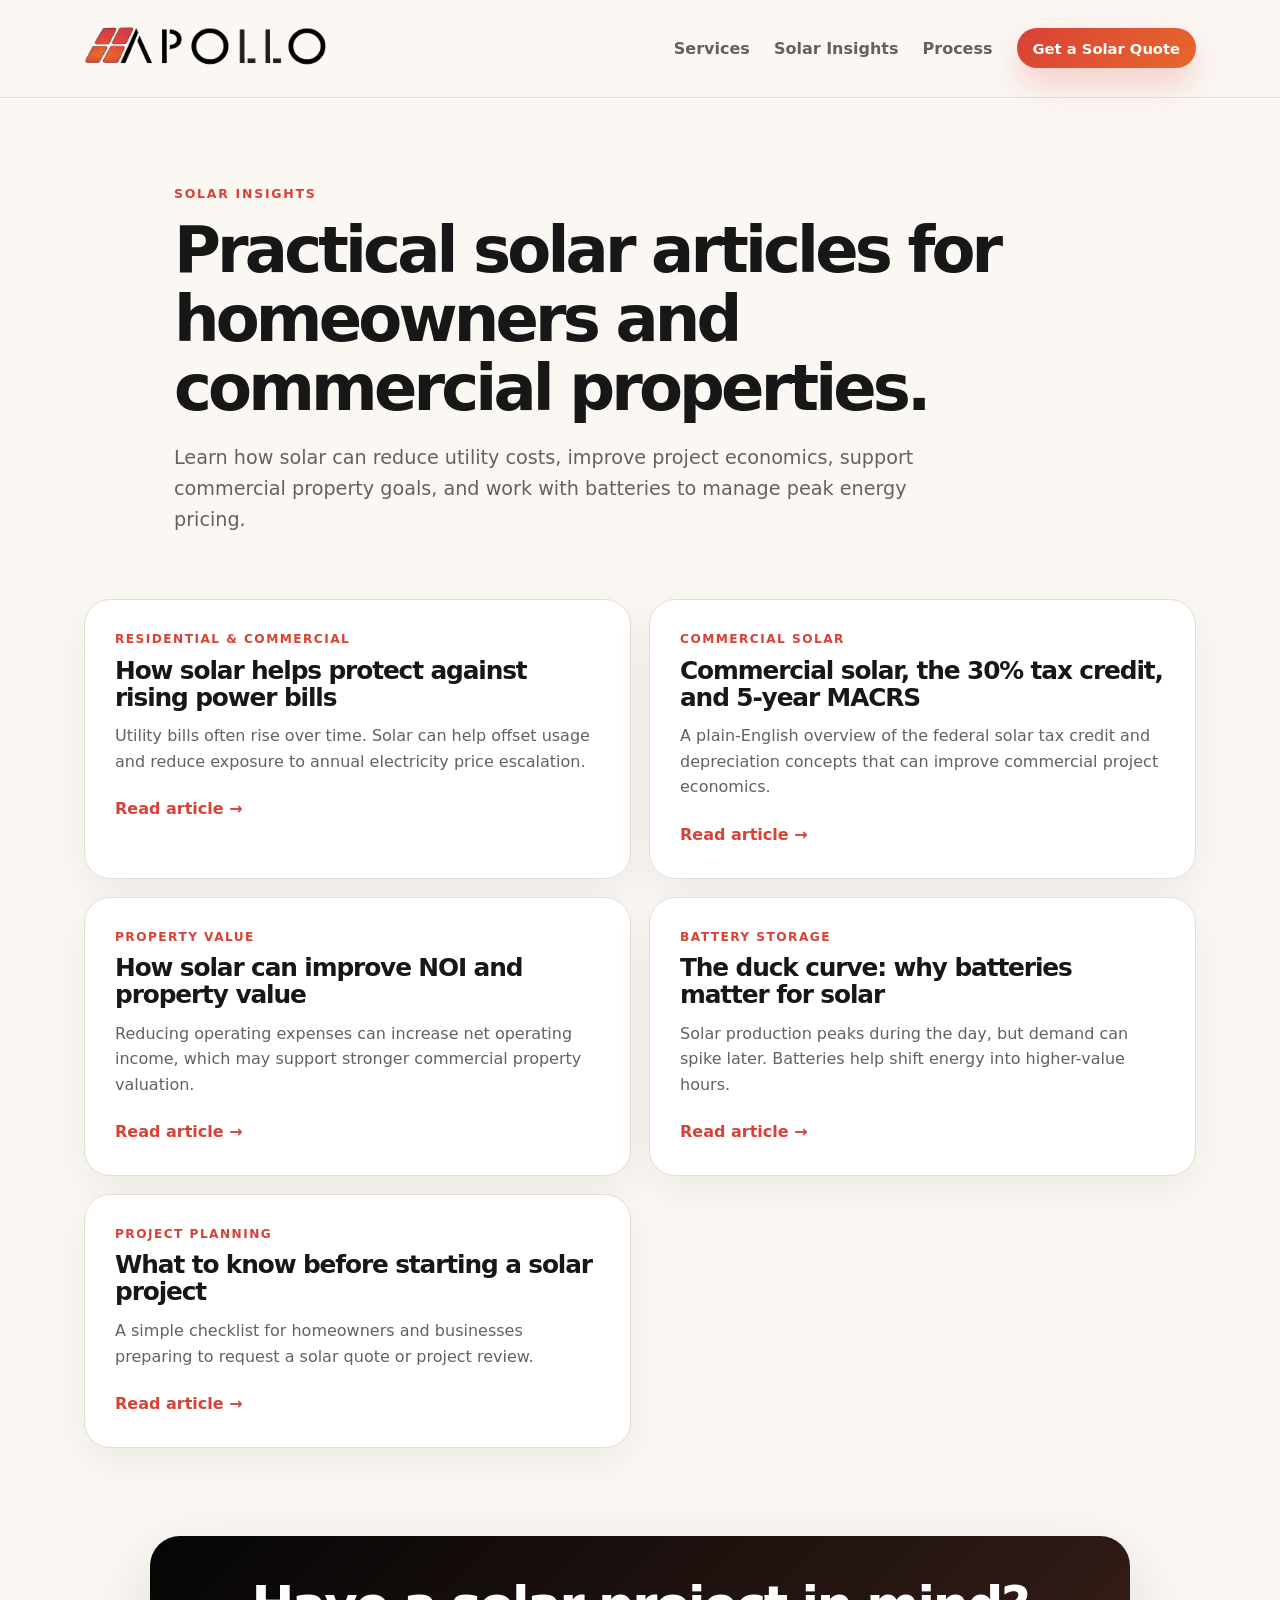
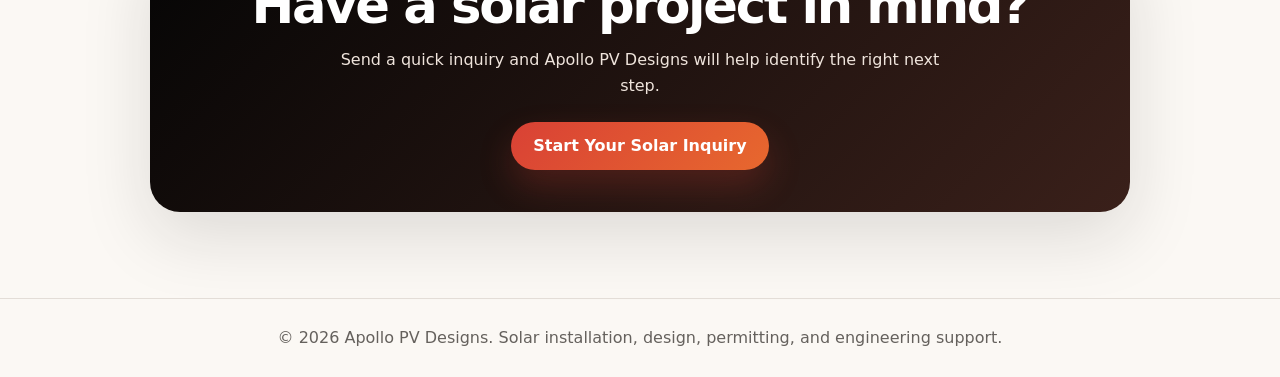
==== blog/index.html @ 408223da "Add solar insights blog articles" ====
<!doctype html>
<html lang="en">
  <head>
    <meta charset="utf-8" />
    <meta name="viewport" content="width=device-width, initial-scale=1" />
    <title>Solar Insights | Apollo PV Designs</title>
    <meta name="description" content="Solar articles for homeowners and commercial property owners covering energy bills, tax credits, battery storage, and project planning." />
    <link rel="stylesheet" href="../styles.css" />
  </head>
  <body>
    <header class="site-header">
      <nav class="nav" aria-label="Primary navigation">
        <a class="brand" href="../index.html#top" aria-label="Apollo PV Designs home">
          <img class="brand-logo" src="../assets/logo-transparent.png" alt="Apollo PV Designs" />
        </a>
        <div class="nav-links">
          <a href="../index.html#services">Services</a>
          <a href="index.html">Solar Insights</a>
          <a href="../index.html#process">Process</a>
          <a class="button button-small" href="../index.html#contact">Get a Solar Quote</a>
        </div>
      </nav>
    </header>

    <main>
      <section class="blog-hero">
        <p class="eyebrow">Solar insights</p>
        <h1>Practical solar articles for homeowners and commercial properties.</h1>
        <p>
          Learn how solar can reduce utility costs, improve project economics, support commercial property goals, and work with batteries to manage peak energy pricing.
        </p>
      </section>

      <section class="section blog-grid-section">
        <div class="grid blog-grid">
          <article class="blog-card">
            <p class="blog-meta">Residential & commercial</p>
            <h2><a href="power-bill-escalation.html">How solar helps protect against rising power bills</a></h2>
            <p>Utility bills often rise over time. Solar can help offset usage and reduce exposure to annual electricity price escalation.</p>
            <a class="text-link" href="power-bill-escalation.html">Read article →</a>
          </article>

          <article class="blog-card">
            <p class="blog-meta">Commercial solar</p>
            <h2><a href="commercial-solar-tax-credit-macrs.html">Commercial solar, the 30% tax credit, and 5-year MACRS</a></h2>
            <p>A plain-English overview of the federal solar tax credit and depreciation concepts that can improve commercial project economics.</p>
            <a class="text-link" href="commercial-solar-tax-credit-macrs.html">Read article →</a>
          </article>

          <article class="blog-card">
            <p class="blog-meta">Property value</p>
            <h2><a href="solar-noi-property-value.html">How solar can improve NOI and property value</a></h2>
            <p>Reducing operating expenses can increase net operating income, which may support stronger commercial property valuation.</p>
            <a class="text-link" href="solar-noi-property-value.html">Read article →</a>
          </article>

          <article class="blog-card">
            <p class="blog-meta">Battery storage</p>
            <h2><a href="duck-curve-batteries.html">The duck curve: why batteries matter for solar</a></h2>
            <p>Solar production peaks during the day, but demand can spike later. Batteries help shift energy into higher-value hours.</p>
            <a class="text-link" href="duck-curve-batteries.html">Read article →</a>
          </article>

          <article class="blog-card">
            <p class="blog-meta">Project planning</p>
            <h2><a href="solar-project-starting-point.html">What to know before starting a solar project</a></h2>
            <p>A simple checklist for homeowners and businesses preparing to request a solar quote or project review.</p>
            <a class="text-link" href="solar-project-starting-point.html">Read article →</a>
          </article>
        </div>
      </section>

      <section class="blog-cta">
        <h2>Have a solar project in mind?</h2>
        <p>Send a quick inquiry and Apollo PV Designs will help identify the right next step.</p>
        <a class="button" href="../index.html#contact">Start Your Solar Inquiry</a>
      </section>
    </main>

    <footer class="footer">
      <p>© <span id="year"></span> Apollo PV Designs. Solar installation, design, permitting, and engineering support.</p>
    </footer>
    <script>document.getElementById('year').textContent = new Date().getFullYear();</script>
  </body>
</html>
---- styles.css ----
:root {
  color-scheme: light;
  --charcoal: #171717;
  --black: #050505;
  --solar-red: #d94135;
  --solar-orange: #e7682e;
  --warm-gray: #f5f1ed;
  --soft-red: #fff0ed;
  --ink: #1d1d1d;
  --muted: #65615d;
  --line: #e3ddd7;
  --bg: #fbf8f4;
  --white: #ffffff;
  --shadow: 0 24px 70px rgba(23, 23, 23, 0.13);
}

* { box-sizing: border-box; }
html { scroll-behavior: smooth; }
body {
  margin: 0;
  font-family: Inter, ui-sans-serif, system-ui, -apple-system, BlinkMacSystemFont, "Segoe UI", sans-serif;
  color: var(--ink);
  background: var(--bg);
  line-height: 1.6;
}

a { color: inherit; text-decoration: none; }

.site-header {
  position: sticky;
  top: 0;
  z-index: 20;
  background: rgba(251, 248, 244, 0.92);
  backdrop-filter: blur(14px);
  border-bottom: 1px solid rgba(227, 221, 215, 0.85);
}

.nav {
  max-width: 1160px;
  margin: 0 auto;
  padding: 18px 24px;
  display: flex;
  align-items: center;
  justify-content: space-between;
  gap: 24px;
}

.brand {
  display: inline-flex;
  align-items: center;
}

.brand-logo {
  display: block;
  width: min(245px, 52vw);
  height: auto;
}

.nav-links { display: flex; align-items: center; gap: 24px; color: var(--muted); font-weight: 650; }
.nav-links a:hover { color: var(--solar-red); }

.button {
  display: inline-flex;
  align-items: center;
  justify-content: center;
  min-height: 48px;
  padding: 0 22px;
  border-radius: 999px;
  background: linear-gradient(135deg, var(--solar-red), var(--solar-orange));
  color: var(--white);
  font-weight: 800;
  box-shadow: 0 16px 34px rgba(217, 65, 53, 0.24);
}
.button:hover { transform: translateY(-1px); }
.button-secondary { background: var(--white); color: var(--solar-red); border: 1px solid var(--line); box-shadow: none; }
.button-small { min-height: 40px; padding: 0 16px; font-size: 0.92rem; }

.hero {
  max-width: 1160px;
  margin: 0 auto;
  padding: 86px 24px 70px;
  display: grid;
  grid-template-columns: minmax(0, 1.35fr) minmax(280px, 0.65fr);
  gap: 42px;
  align-items: center;
}

.eyebrow {
  margin: 0 0 12px;
  color: var(--solar-red);
  text-transform: uppercase;
  font-size: 0.78rem;
  font-weight: 900;
  letter-spacing: 0.14em;
}

h1, h2, h3 { color: var(--charcoal); line-height: 1.08; margin: 0; }
h1 { font-size: clamp(2.5rem, 6vw, 5.4rem); letter-spacing: -0.06em; max-width: 920px; }
h2 { font-size: clamp(2rem, 4vw, 3.3rem); letter-spacing: -0.045em; }
h3 { font-size: 1.25rem; }
p { margin: 0; }

.hero-copy {
  margin-top: 24px;
  max-width: 720px;
  font-size: 1.22rem;
  color: var(--muted);
}

.hero-actions { display: flex; flex-wrap: wrap; gap: 14px; margin-top: 34px; }
.trust-strip { display: flex; flex-wrap: wrap; gap: 10px; margin-top: 28px; }
.trust-strip span {
  border: 1px solid var(--line);
  border-radius: 999px;
  background: var(--white);
  color: var(--muted);
  font-size: 0.9rem;
  font-weight: 800;
  padding: 8px 12px;
}

.hero-card {
  background: var(--white);
  border: 1px solid var(--line);
  border-radius: 30px;
  padding: 34px;
  box-shadow: var(--shadow);
}
.hero-logo {
  display: block;
  width: 100%;
  max-width: 340px;
  height: auto;
  margin: 0 0 28px;
}
.hero-card h2 { font-size: 1.65rem; margin-bottom: 22px; }
ul { padding-left: 1.2rem; margin: 0; }
.hero-card li { margin: 12px 0; color: var(--muted); }
.hero-card-button { width: 100%; margin-top: 26px; }

.section { max-width: 1160px; margin: 0 auto; padding: 78px 24px; }
.section-heading { max-width: 760px; margin-bottom: 34px; }
.section-heading p:not(.eyebrow) { color: var(--muted); font-size: 1.08rem; margin-top: 16px; }

.grid { display: grid; gap: 18px; }
.cards { grid-template-columns: repeat(3, minmax(0, 1fr)); }
.card {
  background: var(--white);
  border: 1px solid var(--line);
  border-radius: 24px;
  padding: 26px;
  min-height: 170px;
}
.card p { color: var(--muted); margin-top: 12px; }
.card .text-link { display: inline-block; margin-top: 18px; }
.card-feature {
  border-color: rgba(217, 65, 53, 0.28);
  background: linear-gradient(180deg, var(--white), var(--soft-red));
  box-shadow: 0 18px 46px rgba(217, 65, 53, 0.1);
}
.card-feature h3 { color: var(--solar-red); }

.split {
  display: grid;
  grid-template-columns: 0.85fr 1.15fr;
  gap: 52px;
  align-items: start;
  background: linear-gradient(135deg, var(--black), #2b2420);
  color: var(--white);
  max-width: none;
  padding-left: max(24px, calc((100vw - 1160px) / 2 + 24px));
  padding-right: max(24px, calc((100vw - 1160px) / 2 + 24px));
}
.split h2 { color: var(--white); }
.split p, .split li { color: #efe4dc; }
.split-button { margin-top: 28px; }
.check-list { margin-top: 22px; list-style: none; padding: 0; }
.check-list li { margin: 12px 0; padding-left: 28px; position: relative; }
.check-list li::before { content: "✓"; position: absolute; left: 0; color: var(--solar-orange); font-weight: 900; }

.steps { display: grid; grid-template-columns: repeat(3, minmax(0, 1fr)); gap: 18px; }
.step { background: var(--white); border: 1px solid var(--line); border-radius: 24px; padding: 28px; }
.step span { display: inline-grid; place-items: center; width: 42px; height: 42px; border-radius: 50%; background: var(--soft-red); color: var(--solar-red); font-weight: 900; margin-bottom: 22px; }
.step p { color: var(--muted); margin-top: 12px; }

.blog-preview { padding-top: 64px; }
.insight-cards { grid-template-columns: repeat(3, minmax(0, 1fr)); }
.insights-button { margin-top: 28px; }
.text-link { color: var(--solar-red); font-weight: 900; }
.text-link:hover { color: var(--solar-orange); }

.blog-hero {
  max-width: 980px;
  margin: 0 auto;
  padding: 86px 24px 34px;
}
.blog-hero h1 { font-size: clamp(2.5rem, 5vw, 4.8rem); }
.blog-hero p:not(.eyebrow) { max-width: 760px; margin-top: 20px; color: var(--muted); font-size: 1.2rem; }
.blog-grid-section { padding-top: 30px; }
.blog-grid { grid-template-columns: repeat(2, minmax(0, 1fr)); }
.blog-card {
  background: var(--white);
  border: 1px solid var(--line);
  border-radius: 26px;
  padding: 30px;
  min-height: 250px;
  box-shadow: 0 14px 40px rgba(23, 23, 23, 0.06);
}
.blog-card h2 { font-size: 1.55rem; margin: 8px 0 12px; }
.blog-card h2 a:hover { color: var(--solar-red); }
.blog-card p:not(.blog-meta) { color: var(--muted); }
.blog-meta { color: var(--solar-red); text-transform: uppercase; letter-spacing: 0.12em; font-size: 0.76rem; font-weight: 900; }
.blog-card .text-link { display: inline-block; margin-top: 22px; }
.blog-cta {
  max-width: 980px;
  margin: 10px auto 86px;
  padding: 42px 28px;
  border-radius: 30px;
  background: linear-gradient(135deg, var(--black), #3a201a);
  color: var(--white);
  text-align: center;
  box-shadow: var(--shadow);
}
.blog-cta h2 { color: var(--white); }
.blog-cta p { color: #efe4dc; margin: 14px auto 24px; max-width: 620px; }
.article {
  max-width: 820px;
  margin: 0 auto;
  padding: 78px 24px 92px;
}
.article h1 { font-size: clamp(2.4rem, 5vw, 4.4rem); margin-top: 12px; }
.article h2 { font-size: clamp(1.65rem, 3vw, 2.4rem); margin-top: 42px; }
.article p { color: var(--muted); font-size: 1.08rem; margin-top: 16px; }
.article-lead { font-size: 1.28rem !important; color: var(--ink) !important; margin-top: 22px !important; }
.disclaimer {
  background: var(--soft-red);
  border: 1px solid rgba(217, 65, 53, 0.22);
  border-radius: 18px;
  padding: 16px;
  color: var(--charcoal) !important;
  font-weight: 750;
}
.article-callout {
  margin-top: 50px;
  padding: 30px;
  border-radius: 26px;
  background: linear-gradient(135deg, var(--black), #3a201a);
  color: var(--white);
}
.article-callout h2 { color: var(--white); margin-top: 0; }
.article-callout p { color: #efe4dc; }
.article-callout .button { margin-top: 24px; }

.contact-section {
  max-width: 1160px;
  margin: 48px auto 86px;
  padding: 54px 28px;
  border-radius: 34px;
  background: linear-gradient(135deg, var(--black), #3a201a);
  color: var(--white);
  box-shadow: var(--shadow);
  display: grid;
  grid-template-columns: 0.85fr 1.15fr;
  gap: 36px;
  align-items: start;
}
.contact-section h2 { color: var(--white); }
.contact-copy p:not(.eyebrow) { color: #efe4dc; margin-top: 16px; }
.contact-note { font-weight: 800; }
.contact-form {
  background: var(--white);
  color: var(--ink);
  border-radius: 24px;
  padding: 26px;
  display: grid;
  grid-template-columns: repeat(2, minmax(0, 1fr));
  gap: 16px;
}
.contact-form label { display: grid; gap: 7px; font-weight: 800; color: var(--charcoal); }
.contact-form label:has(textarea), .contact-form button { grid-column: 1 / -1; }
.contact-form input, .contact-form select, .contact-form textarea {
  width: 100%;
  border: 1px solid var(--line);
  border-radius: 14px;
  padding: 13px 14px;
  font: inherit;
  color: var(--ink);
  background: var(--bg);
}
.contact-form input:focus, .contact-form select:focus, .contact-form textarea:focus {
  outline: 3px solid rgba(217, 65, 53, 0.18);
  border-color: var(--solar-red);
}
.hidden-field { display: none; }

.thank-you-page {
  min-height: 100vh;
  display: grid;
  place-items: center;
  padding: 24px;
}
.thank-you-card {
  max-width: 760px;
  background: var(--white);
  border: 1px solid var(--line);
  border-radius: 34px;
  padding: 46px;
  box-shadow: var(--shadow);
}
.thank-you-card p:not(.eyebrow) { color: var(--muted); margin: 18px 0 28px; }

.footer { border-top: 1px solid var(--line); padding: 26px 24px; text-align: center; color: var(--muted); }

@media (max-width: 860px) {
  .nav { align-items: flex-start; }
  .nav-links { display: none; }
  .hero, .split, .contact-section { grid-template-columns: 1fr; }
  .cards, .steps, .contact-form, .insight-cards, .blog-grid { grid-template-columns: 1fr; }
  .hero { padding-top: 58px; }
}
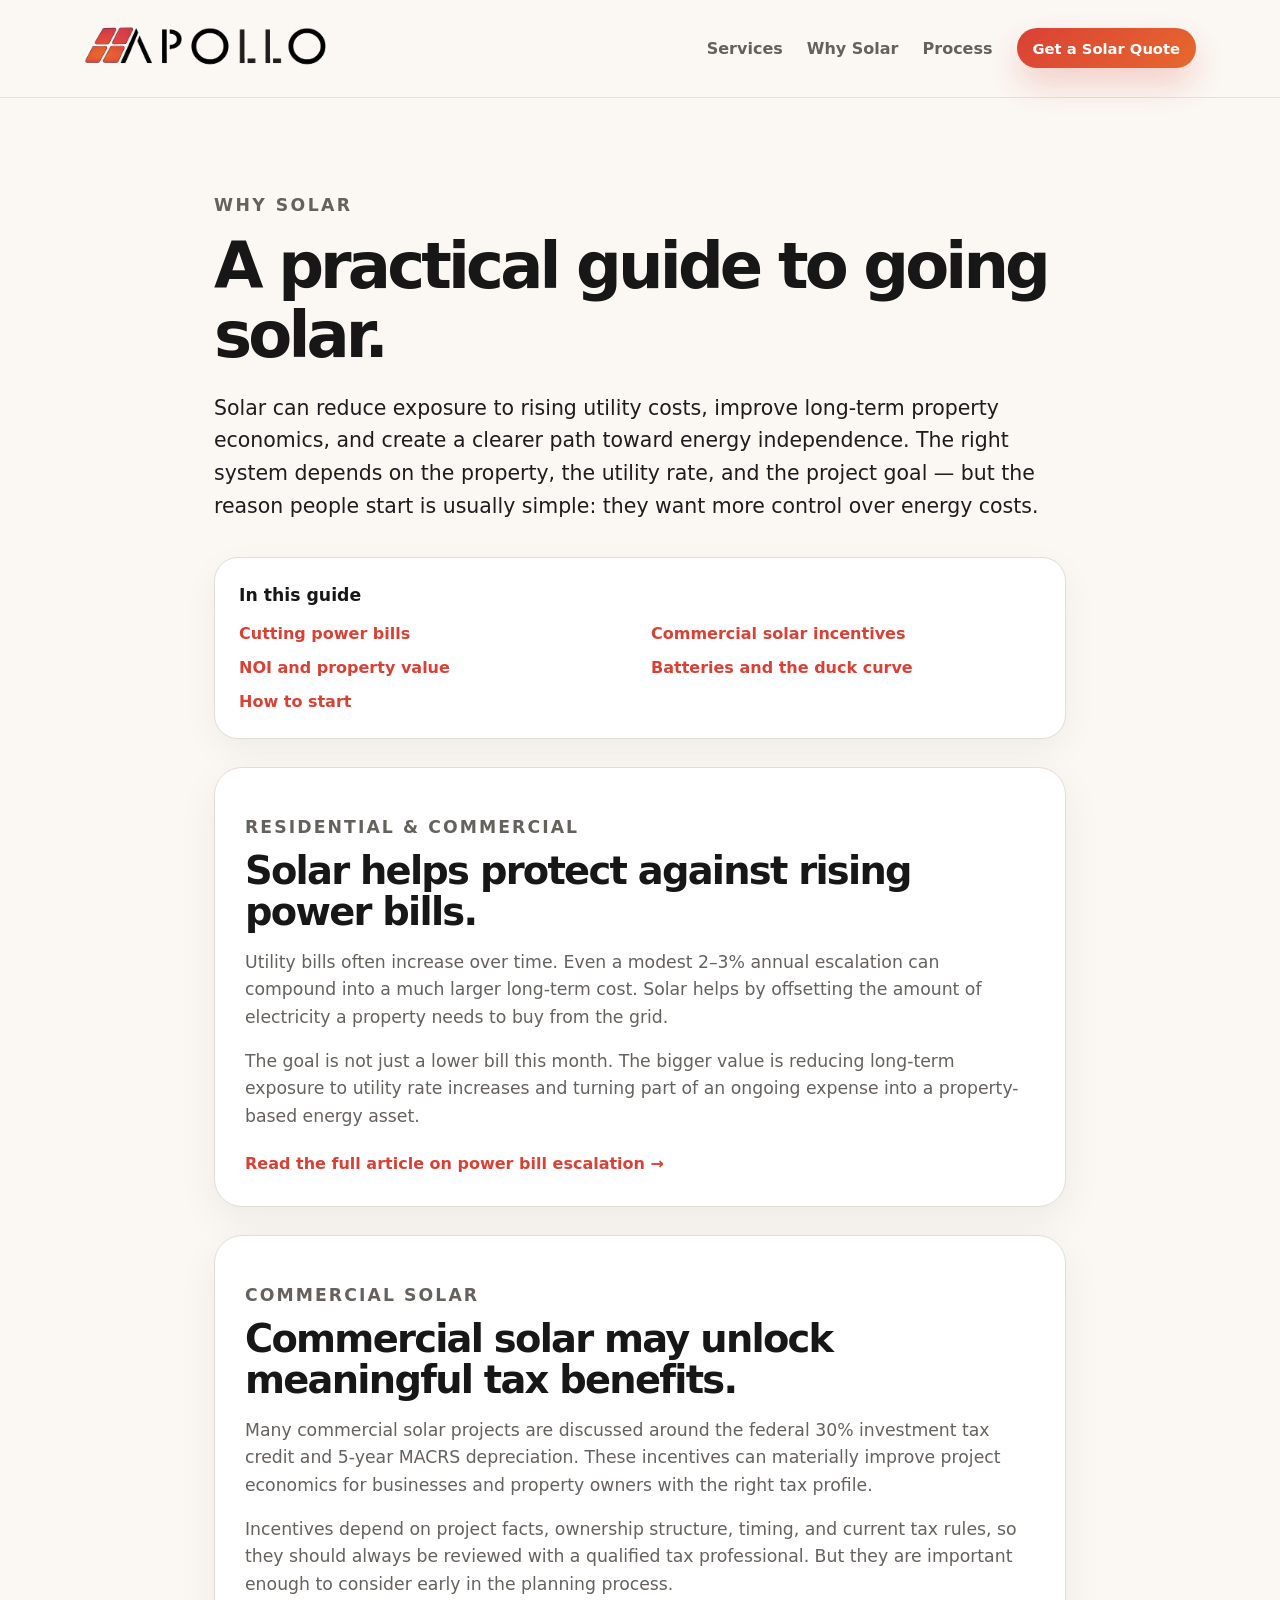
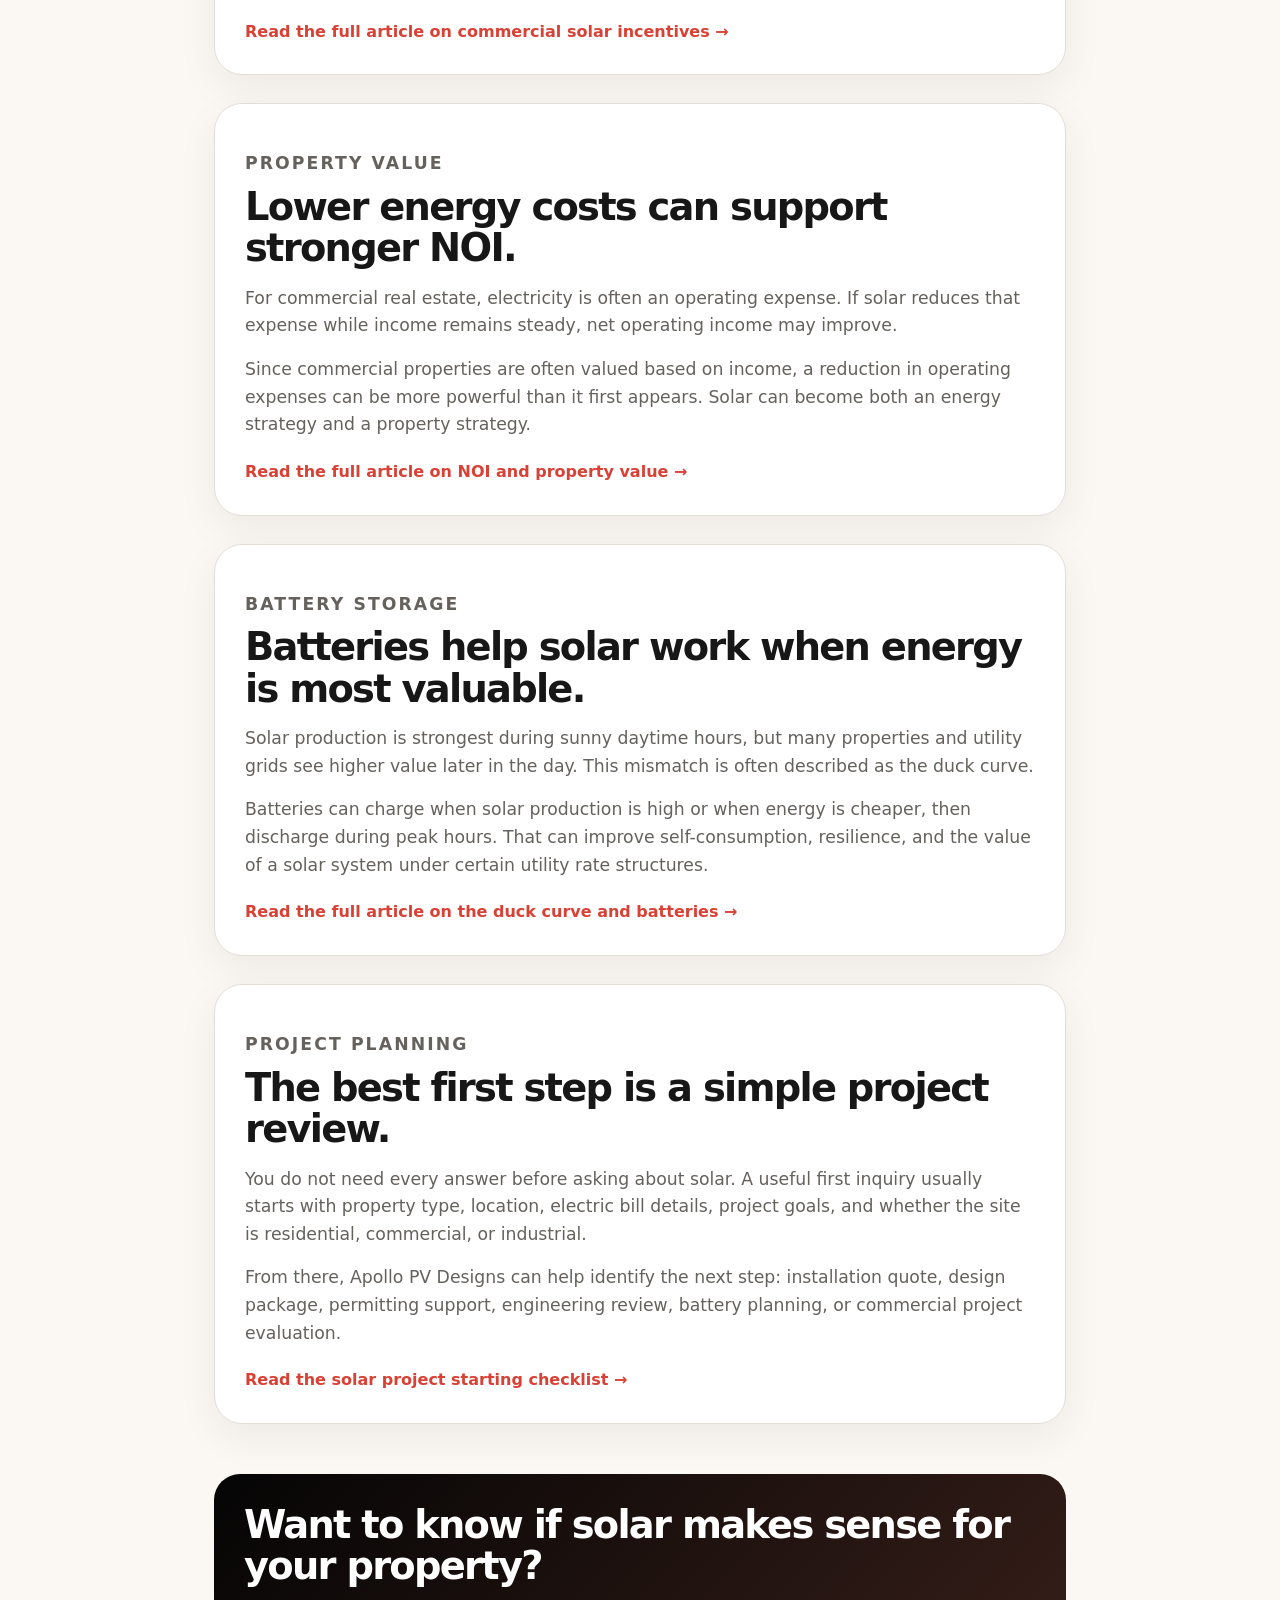
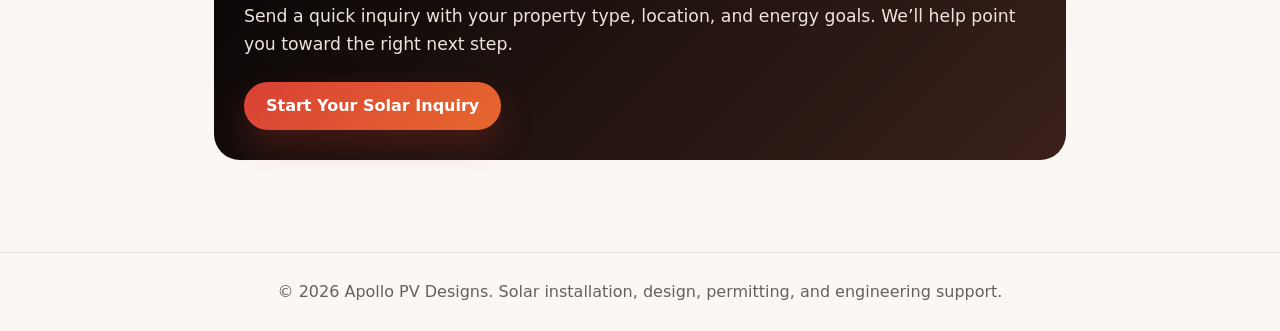
==== commit bc639dde: "Refine why solar page into article guide" ====
--- a/blog/index.html
+++ b/blog/index.html
@@ -3,8 +3,8 @@
   <head>
     <meta charset="utf-8" />
     <meta name="viewport" content="width=device-width, initial-scale=1" />
-    <title>Solar Insights | Apollo PV Designs</title>
-    <meta name="description" content="Solar articles for homeowners and commercial property owners covering energy bills, tax credits, battery storage, and project planning." />
+    <title>Why Solar | Apollo PV Designs</title>
+    <meta name="description" content="A practical guide to why homeowners and commercial property owners choose solar, including power bill savings, tax incentives, property value, and battery storage." />
     <link rel="stylesheet" href="../styles.css" />
   </head>
   <body>
@@ -15,7 +15,7 @@
         </a>
         <div class="nav-links">
           <a href="../index.html#services">Services</a>
-          <a href="index.html">Solar Insights</a>
+          <a href="index.html">Why Solar</a>
           <a href="../index.html#process">Process</a>
           <a class="button button-small" href="../index.html#contact">Get a Solar Quote</a>
         </div>
@@ -23,58 +23,90 @@
     </header>
 
     <main>
-      <section class="blog-hero">
-        <p class="eyebrow">Solar insights</p>
-        <h1>Practical solar articles for homeowners and commercial properties.</h1>
-        <p>
-          Learn how solar can reduce utility costs, improve project economics, support commercial property goals, and work with batteries to manage peak energy pricing.
+      <article class="article why-solar-article">
+        <p class="eyebrow">Why solar</p>
+        <h1>A practical guide to going solar.</h1>
+        <p class="article-lead">
+          Solar can reduce exposure to rising utility costs, improve long-term property economics, and create a clearer path toward energy independence. The right system depends on the property, the utility rate, and the project goal — but the reason people start is usually simple: they want more control over energy costs.
         </p>
-      </section>
 
-      <section class="section blog-grid-section">
-        <div class="grid blog-grid">
-          <article class="blog-card">
-            <p class="blog-meta">Residential & commercial</p>
-            <h2><a href="power-bill-escalation.html">How solar helps protect against rising power bills</a></h2>
-            <p>Utility bills often rise over time. Solar can help offset usage and reduce exposure to annual electricity price escalation.</p>
-            <a class="text-link" href="power-bill-escalation.html">Read article →</a>
-          </article>
+        <div class="article-toc">
+          <p>In this guide</p>
+          <ul>
+            <li><a href="#power-bills">Cutting power bills</a></li>
+            <li><a href="#commercial">Commercial solar incentives</a></li>
+            <li><a href="#property-value">NOI and property value</a></li>
+            <li><a href="#batteries">Batteries and the duck curve</a></li>
+            <li><a href="#starting">How to start</a></li>
+          </ul>
+        </div>
 
-          <article class="blog-card">
-            <p class="blog-meta">Commercial solar</p>
-            <h2><a href="commercial-solar-tax-credit-macrs.html">Commercial solar, the 30% tax credit, and 5-year MACRS</a></h2>
-            <p>A plain-English overview of the federal solar tax credit and depreciation concepts that can improve commercial project economics.</p>
-            <a class="text-link" href="commercial-solar-tax-credit-macrs.html">Read article →</a>
-          </article>
+        <section id="power-bills" class="article-section-card">
+          <p class="blog-meta">Residential & commercial</p>
+          <h2>Solar helps protect against rising power bills.</h2>
+          <p>
+            Utility bills often increase over time. Even a modest 2–3% annual escalation can compound into a much larger long-term cost. Solar helps by offsetting the amount of electricity a property needs to buy from the grid.
+          </p>
+          <p>
+            The goal is not just a lower bill this month. The bigger value is reducing long-term exposure to utility rate increases and turning part of an ongoing expense into a property-based energy asset.
+          </p>
+          <a class="text-link" href="power-bill-escalation.html">Read the full article on power bill escalation →</a>
+        </section>
 
-          <article class="blog-card">
-            <p class="blog-meta">Property value</p>
-            <h2><a href="solar-noi-property-value.html">How solar can improve NOI and property value</a></h2>
-            <p>Reducing operating expenses can increase net operating income, which may support stronger commercial property valuation.</p>
-            <a class="text-link" href="solar-noi-property-value.html">Read article →</a>
-          </article>
+        <section id="commercial" class="article-section-card">
+          <p class="blog-meta">Commercial solar</p>
+          <h2>Commercial solar may unlock meaningful tax benefits.</h2>
+          <p>
+            Many commercial solar projects are discussed around the federal 30% investment tax credit and 5-year MACRS depreciation. These incentives can materially improve project economics for businesses and property owners with the right tax profile.
+          </p>
+          <p>
+            Incentives depend on project facts, ownership structure, timing, and current tax rules, so they should always be reviewed with a qualified tax professional. But they are important enough to consider early in the planning process.
+          </p>
+          <a class="text-link" href="commercial-solar-tax-credit-macrs.html">Read the full article on commercial solar incentives →</a>
+        </section>
 
-          <article class="blog-card">
-            <p class="blog-meta">Battery storage</p>
-            <h2><a href="duck-curve-batteries.html">The duck curve: why batteries matter for solar</a></h2>
-            <p>Solar production peaks during the day, but demand can spike later. Batteries help shift energy into higher-value hours.</p>
-            <a class="text-link" href="duck-curve-batteries.html">Read article →</a>
-          </article>
+        <section id="property-value" class="article-section-card">
+          <p class="blog-meta">Property value</p>
+          <h2>Lower energy costs can support stronger NOI.</h2>
+          <p>
+            For commercial real estate, electricity is often an operating expense. If solar reduces that expense while income remains steady, net operating income may improve.
+          </p>
+          <p>
+            Since commercial properties are often valued based on income, a reduction in operating expenses can be more powerful than it first appears. Solar can become both an energy strategy and a property strategy.
+          </p>
+          <a class="text-link" href="solar-noi-property-value.html">Read the full article on NOI and property value →</a>
+        </section>
 
-          <article class="blog-card">
-            <p class="blog-meta">Project planning</p>
-            <h2><a href="solar-project-starting-point.html">What to know before starting a solar project</a></h2>
-            <p>A simple checklist for homeowners and businesses preparing to request a solar quote or project review.</p>
-            <a class="text-link" href="solar-project-starting-point.html">Read article →</a>
-          </article>
+        <section id="batteries" class="article-section-card">
+          <p class="blog-meta">Battery storage</p>
+          <h2>Batteries help solar work when energy is most valuable.</h2>
+          <p>
+            Solar production is strongest during sunny daytime hours, but many properties and utility grids see higher value later in the day. This mismatch is often described as the duck curve.
+          </p>
+          <p>
+            Batteries can charge when solar production is high or when energy is cheaper, then discharge during peak hours. That can improve self-consumption, resilience, and the value of a solar system under certain utility rate structures.
+          </p>
+          <a class="text-link" href="duck-curve-batteries.html">Read the full article on the duck curve and batteries →</a>
+        </section>
+
+        <section id="starting" class="article-section-card">
+          <p class="blog-meta">Project planning</p>
+          <h2>The best first step is a simple project review.</h2>
+          <p>
+            You do not need every answer before asking about solar. A useful first inquiry usually starts with property type, location, electric bill details, project goals, and whether the site is residential, commercial, or industrial.
+          </p>
+          <p>
+            From there, Apollo PV Designs can help identify the next step: installation quote, design package, permitting support, engineering review, battery planning, or commercial project evaluation.
+          </p>
+          <a class="text-link" href="solar-project-starting-point.html">Read the solar project starting checklist →</a>
+        </section>
+
+        <div class="article-callout">
+          <h2>Want to know if solar makes sense for your property?</h2>
+          <p>Send a quick inquiry with your property type, location, and energy goals. We’ll help point you toward the right next step.</p>
+          <a class="button" href="../index.html#contact">Start Your Solar Inquiry</a>
         </div>
-      </section>
-
-      <section class="blog-cta">
-        <h2>Have a solar project in mind?</h2>
-        <p>Send a quick inquiry and Apollo PV Designs will help identify the right next step.</p>
-        <a class="button" href="../index.html#contact">Start Your Solar Inquiry</a>
-      </section>
+      </article>
     </main>
 
     <footer class="footer">
--- a/styles.css
+++ b/styles.css
@@ -228,10 +228,38 @@
   margin: 0 auto;
   padding: 78px 24px 92px;
 }
+.why-solar-article { max-width: 900px; }
 .article h1 { font-size: clamp(2.4rem, 5vw, 4.4rem); margin-top: 12px; }
 .article h2 { font-size: clamp(1.65rem, 3vw, 2.4rem); margin-top: 42px; }
 .article p { color: var(--muted); font-size: 1.08rem; margin-top: 16px; }
 .article-lead { font-size: 1.28rem !important; color: var(--ink) !important; margin-top: 22px !important; }
+.article-toc {
+  margin: 34px 0 10px;
+  padding: 24px;
+  border: 1px solid var(--line);
+  border-radius: 24px;
+  background: var(--white);
+  box-shadow: 0 12px 34px rgba(23, 23, 23, 0.05);
+}
+.article-toc p { margin: 0 0 12px; color: var(--charcoal); font-weight: 900; }
+.article-toc ul {
+  display: grid;
+  grid-template-columns: repeat(2, minmax(0, 1fr));
+  gap: 8px 22px;
+  list-style: none;
+  padding: 0;
+}
+.article-toc a { color: var(--solar-red); font-weight: 850; }
+.article-section-card {
+  margin-top: 28px;
+  padding: 30px;
+  border: 1px solid var(--line);
+  border-radius: 28px;
+  background: var(--white);
+  box-shadow: 0 14px 42px rgba(23, 23, 23, 0.06);
+}
+.article-section-card h2 { margin-top: 8px; }
+.article-section-card .text-link { display: inline-block; margin-top: 20px; }
 .disclaimer {
   background: var(--soft-red);
   border: 1px solid rgba(217, 65, 53, 0.22);
@@ -315,6 +343,6 @@
   .nav { align-items: flex-start; }
   .nav-links { display: none; }
   .hero, .split, .contact-section { grid-template-columns: 1fr; }
-  .cards, .steps, .contact-form, .insight-cards, .blog-grid { grid-template-columns: 1fr; }
+  .cards, .steps, .contact-form, .insight-cards, .blog-grid, .article-toc ul { grid-template-columns: 1fr; }
   .hero { padding-top: 58px; }
 }
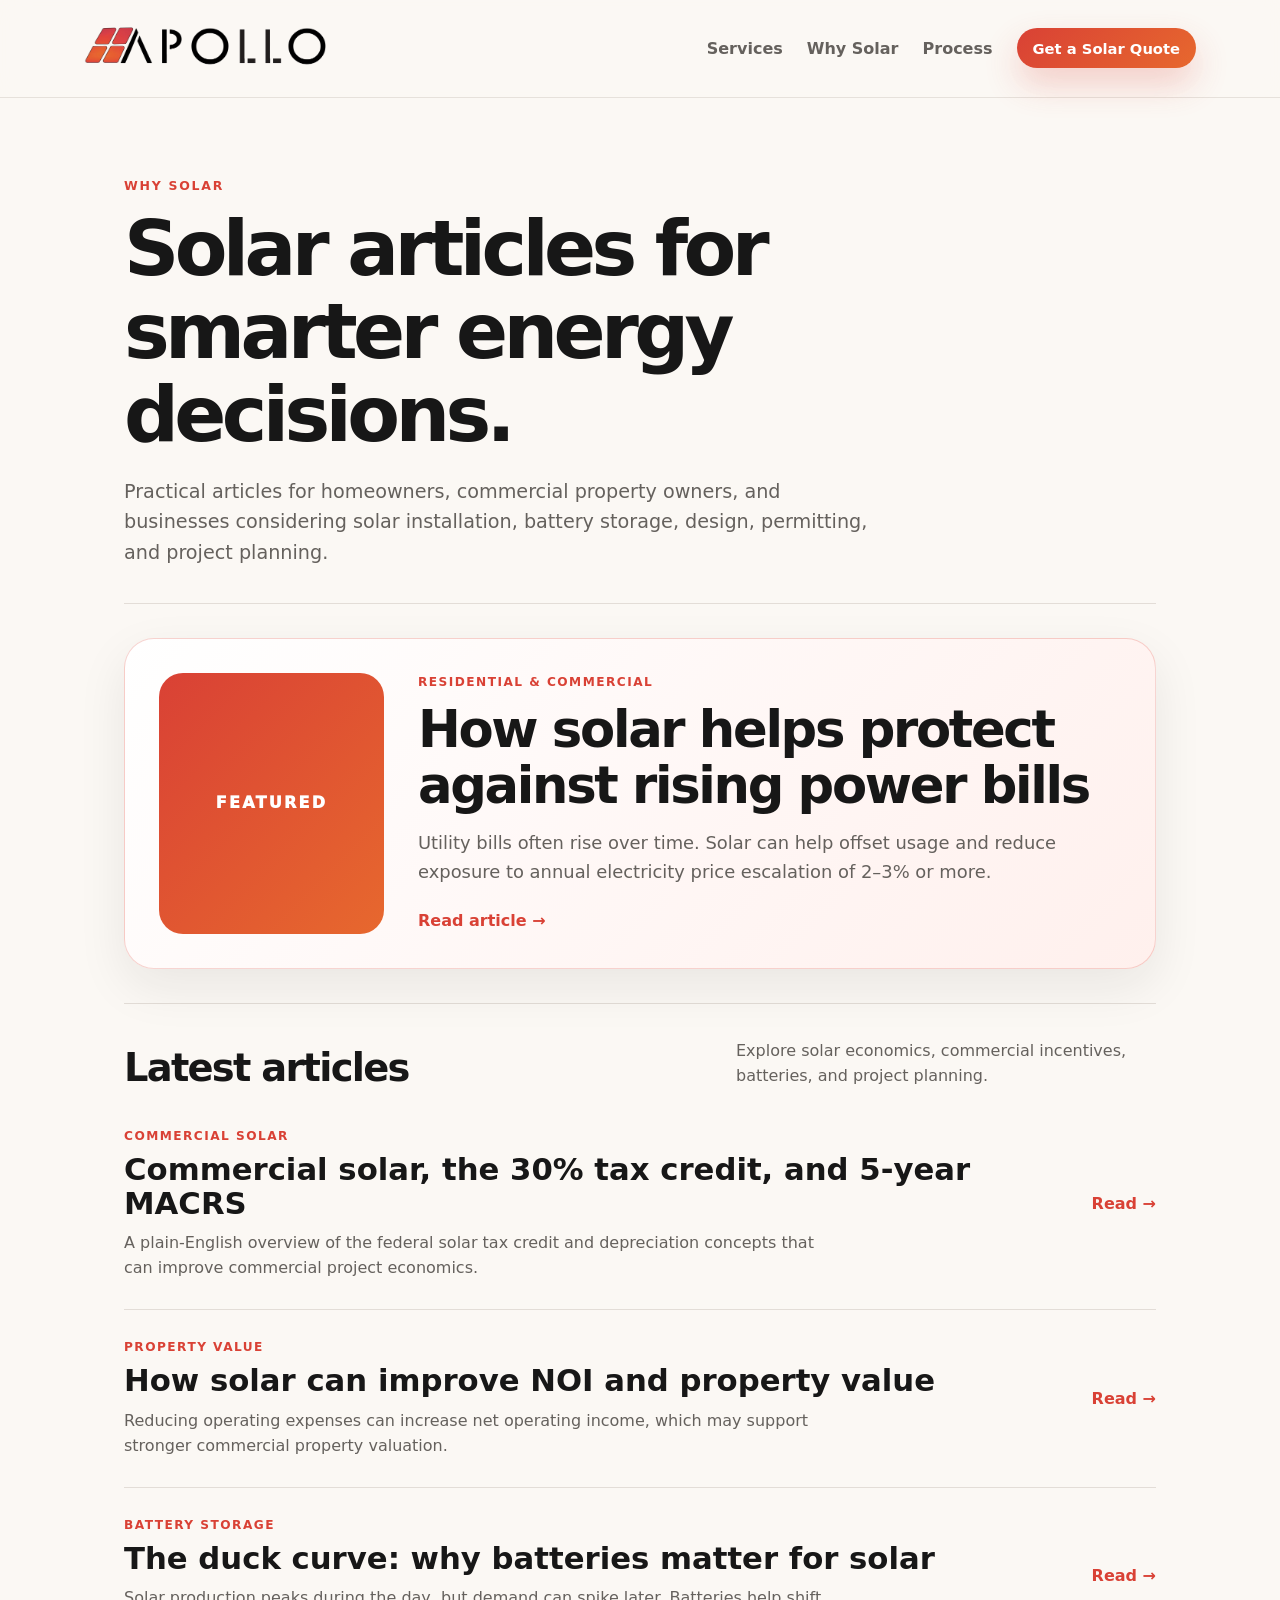
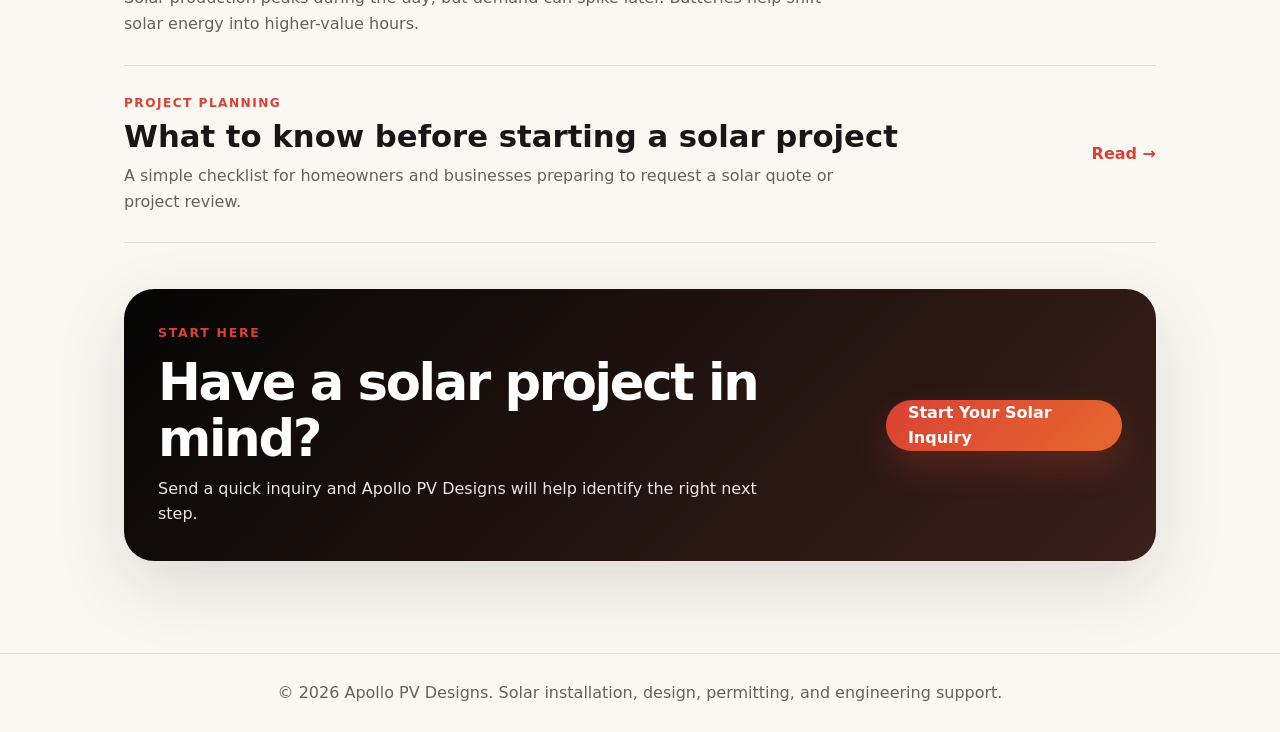
==== commit a46bb00d: "Format Why Solar as article hub" ====
--- a/blog/index.html
+++ b/blog/index.html
@@ -4,7 +4,7 @@
     <meta charset="utf-8" />
     <meta name="viewport" content="width=device-width, initial-scale=1" />
     <title>Why Solar | Apollo PV Designs</title>
-    <meta name="description" content="A practical guide to why homeowners and commercial property owners choose solar, including power bill savings, tax incentives, property value, and battery storage." />
+    <meta name="description" content="Solar articles for homeowners and commercial property owners covering power bills, tax credits, property value, batteries, and project planning." />
     <link rel="stylesheet" href="../styles.css" />
   </head>
   <body>
@@ -23,90 +23,89 @@
     </header>
 
     <main>
-      <article class="article why-solar-article">
-        <p class="eyebrow">Why solar</p>
-        <h1>A practical guide to going solar.</h1>
-        <p class="article-lead">
-          Solar can reduce exposure to rising utility costs, improve long-term property economics, and create a clearer path toward energy independence. The right system depends on the property, the utility rate, and the project goal — but the reason people start is usually simple: they want more control over energy costs.
-        </p>
-
-        <div class="article-toc">
-          <p>In this guide</p>
-          <ul>
-            <li><a href="#power-bills">Cutting power bills</a></li>
-            <li><a href="#commercial">Commercial solar incentives</a></li>
-            <li><a href="#property-value">NOI and property value</a></li>
-            <li><a href="#batteries">Batteries and the duck curve</a></li>
-            <li><a href="#starting">How to start</a></li>
-          </ul>
+      <section class="topic-page">
+        <div class="topic-header">
+          <p class="eyebrow">Why Solar</p>
+          <h1>Solar articles for smarter energy decisions.</h1>
+          <p>
+            Practical articles for homeowners, commercial property owners, and businesses considering solar installation, battery storage, design, permitting, and project planning.
+          </p>
         </div>
 
-        <section id="power-bills" class="article-section-card">
-          <p class="blog-meta">Residential & commercial</p>
-          <h2>Solar helps protect against rising power bills.</h2>
-          <p>
-            Utility bills often increase over time. Even a modest 2–3% annual escalation can compound into a much larger long-term cost. Solar helps by offsetting the amount of electricity a property needs to buy from the grid.
-          </p>
-          <p>
-            The goal is not just a lower bill this month. The bigger value is reducing long-term exposure to utility rate increases and turning part of an ongoing expense into a property-based energy asset.
-          </p>
-          <a class="text-link" href="power-bill-escalation.html">Read the full article on power bill escalation →</a>
+        <article class="featured-article">
+          <a class="featured-link" href="power-bill-escalation.html" aria-label="Read How solar helps protect against rising power bills">
+            <div class="featured-label">Featured</div>
+            <div class="featured-content">
+              <p class="blog-meta">Residential & commercial</p>
+              <h2>How solar helps protect against rising power bills</h2>
+              <p>
+                Utility bills often rise over time. Solar can help offset usage and reduce exposure to annual electricity price escalation of 2–3% or more.
+              </p>
+              <span class="text-link">Read article →</span>
+            </div>
+          </a>
+        </article>
+
+        <div class="article-list-heading">
+          <h2>Latest articles</h2>
+          <p>Explore solar economics, commercial incentives, batteries, and project planning.</p>
+        </div>
+
+        <section class="article-list" aria-label="Why Solar articles">
+          <article class="article-row">
+            <a href="commercial-solar-tax-credit-macrs.html">
+              <div>
+                <p class="blog-meta">Commercial solar</p>
+                <h3>Commercial solar, the 30% tax credit, and 5-year MACRS</h3>
+                <p>A plain-English overview of the federal solar tax credit and depreciation concepts that can improve commercial project economics.</p>
+              </div>
+              <span>Read →</span>
+            </a>
+          </article>
+
+          <article class="article-row">
+            <a href="solar-noi-property-value.html">
+              <div>
+                <p class="blog-meta">Property value</p>
+                <h3>How solar can improve NOI and property value</h3>
+                <p>Reducing operating expenses can increase net operating income, which may support stronger commercial property valuation.</p>
+              </div>
+              <span>Read →</span>
+            </a>
+          </article>
+
+          <article class="article-row">
+            <a href="duck-curve-batteries.html">
+              <div>
+                <p class="blog-meta">Battery storage</p>
+                <h3>The duck curve: why batteries matter for solar</h3>
+                <p>Solar production peaks during the day, but demand can spike later. Batteries help shift solar energy into higher-value hours.</p>
+              </div>
+              <span>Read →</span>
+            </a>
+          </article>
+
+          <article class="article-row">
+            <a href="solar-project-starting-point.html">
+              <div>
+                <p class="blog-meta">Project planning</p>
+                <h3>What to know before starting a solar project</h3>
+                <p>A simple checklist for homeowners and businesses preparing to request a solar quote or project review.</p>
+              </div>
+              <span>Read →</span>
+            </a>
+          </article>
         </section>
 
-        <section id="commercial" class="article-section-card">
-          <p class="blog-meta">Commercial solar</p>
-          <h2>Commercial solar may unlock meaningful tax benefits.</h2>
-          <p>
-            Many commercial solar projects are discussed around the federal 30% investment tax credit and 5-year MACRS depreciation. These incentives can materially improve project economics for businesses and property owners with the right tax profile.
-          </p>
-          <p>
-            Incentives depend on project facts, ownership structure, timing, and current tax rules, so they should always be reviewed with a qualified tax professional. But they are important enough to consider early in the planning process.
-          </p>
-          <a class="text-link" href="commercial-solar-tax-credit-macrs.html">Read the full article on commercial solar incentives →</a>
+        <section class="topic-cta">
+          <div>
+            <p class="eyebrow">Start here</p>
+            <h2>Have a solar project in mind?</h2>
+            <p>Send a quick inquiry and Apollo PV Designs will help identify the right next step.</p>
+          </div>
+          <a class="button" href="../index.html#contact">Start Your Solar Inquiry</a>
         </section>
-
-        <section id="property-value" class="article-section-card">
-          <p class="blog-meta">Property value</p>
-          <h2>Lower energy costs can support stronger NOI.</h2>
-          <p>
-            For commercial real estate, electricity is often an operating expense. If solar reduces that expense while income remains steady, net operating income may improve.
-          </p>
-          <p>
-            Since commercial properties are often valued based on income, a reduction in operating expenses can be more powerful than it first appears. Solar can become both an energy strategy and a property strategy.
-          </p>
-          <a class="text-link" href="solar-noi-property-value.html">Read the full article on NOI and property value →</a>
-        </section>
-
-        <section id="batteries" class="article-section-card">
-          <p class="blog-meta">Battery storage</p>
-          <h2>Batteries help solar work when energy is most valuable.</h2>
-          <p>
-            Solar production is strongest during sunny daytime hours, but many properties and utility grids see higher value later in the day. This mismatch is often described as the duck curve.
-          </p>
-          <p>
-            Batteries can charge when solar production is high or when energy is cheaper, then discharge during peak hours. That can improve self-consumption, resilience, and the value of a solar system under certain utility rate structures.
-          </p>
-          <a class="text-link" href="duck-curve-batteries.html">Read the full article on the duck curve and batteries →</a>
-        </section>
-
-        <section id="starting" class="article-section-card">
-          <p class="blog-meta">Project planning</p>
-          <h2>The best first step is a simple project review.</h2>
-          <p>
-            You do not need every answer before asking about solar. A useful first inquiry usually starts with property type, location, electric bill details, project goals, and whether the site is residential, commercial, or industrial.
-          </p>
-          <p>
-            From there, Apollo PV Designs can help identify the next step: installation quote, design package, permitting support, engineering review, battery planning, or commercial project evaluation.
-          </p>
-          <a class="text-link" href="solar-project-starting-point.html">Read the solar project starting checklist →</a>
-        </section>
-
-        <div class="article-callout">
-          <h2>Want to know if solar makes sense for your property?</h2>
-          <p>Send a quick inquiry with your property type, location, and energy goals. We’ll help point you toward the right next step.</p>
-          <a class="button" href="../index.html#contact">Start Your Solar Inquiry</a>
-        </div>
-      </article>
+      </section>
     </main>
 
     <footer class="footer">
--- a/styles.css
+++ b/styles.css
@@ -189,40 +189,84 @@
 .text-link { color: var(--solar-red); font-weight: 900; }
 .text-link:hover { color: var(--solar-orange); }
 
-.blog-hero {
-  max-width: 980px;
+.topic-page {
+  max-width: 1080px;
   margin: 0 auto;
-  padding: 86px 24px 34px;
-}
-.blog-hero h1 { font-size: clamp(2.5rem, 5vw, 4.8rem); }
-.blog-hero p:not(.eyebrow) { max-width: 760px; margin-top: 20px; color: var(--muted); font-size: 1.2rem; }
-.blog-grid-section { padding-top: 30px; }
-.blog-grid { grid-template-columns: repeat(2, minmax(0, 1fr)); }
-.blog-card {
-  background: var(--white);
-  border: 1px solid var(--line);
-  border-radius: 26px;
-  padding: 30px;
-  min-height: 250px;
-  box-shadow: 0 14px 40px rgba(23, 23, 23, 0.06);
-}
-.blog-card h2 { font-size: 1.55rem; margin: 8px 0 12px; }
-.blog-card h2 a:hover { color: var(--solar-red); }
-.blog-card p:not(.blog-meta) { color: var(--muted); }
+  padding: 78px 24px 92px;
+}
+.topic-header {
+  border-bottom: 1px solid var(--line);
+  padding-bottom: 34px;
+  margin-bottom: 34px;
+}
+.topic-header h1 { font-size: clamp(2.7rem, 6vw, 5.4rem); max-width: 920px; }
+.topic-header p:not(.eyebrow) { max-width: 760px; margin-top: 20px; color: var(--muted); font-size: 1.2rem; }
+.featured-article {
+  border-bottom: 1px solid var(--line);
+  padding-bottom: 34px;
+  margin-bottom: 34px;
+}
+.featured-link {
+  display: grid;
+  grid-template-columns: 0.32fr 1fr;
+  gap: 34px;
+  padding: 34px;
+  border-radius: 30px;
+  background: linear-gradient(135deg, var(--white), var(--soft-red));
+  border: 1px solid rgba(217, 65, 53, 0.22);
+  box-shadow: 0 18px 50px rgba(23, 23, 23, 0.08);
+}
+.featured-link:hover h2, .article-row a:hover h3 { color: var(--solar-red); }
+.featured-label {
+  min-height: 220px;
+  border-radius: 24px;
+  background: linear-gradient(135deg, var(--solar-red), var(--solar-orange));
+  color: var(--white);
+  display: grid;
+  place-items: center;
+  text-transform: uppercase;
+  letter-spacing: 0.14em;
+  font-weight: 950;
+}
+.featured-content h2 { font-size: clamp(2rem, 4vw, 3.35rem); margin: 10px 0 16px; }
+.featured-content p:not(.blog-meta) { color: var(--muted); font-size: 1.12rem; max-width: 680px; }
+.featured-content .text-link { display: inline-block; margin-top: 22px; }
+.article-list-heading {
+  display: flex;
+  justify-content: space-between;
+  gap: 24px;
+  align-items: end;
+  margin-bottom: 10px;
+}
+.article-list-heading h2 { font-size: clamp(1.8rem, 3vw, 2.7rem); }
+.article-list-heading p { max-width: 420px; color: var(--muted); }
+.article-list { display: grid; }
+.article-row { border-bottom: 1px solid var(--line); }
+.article-row a {
+  display: grid;
+  grid-template-columns: 1fr auto;
+  gap: 28px;
+  align-items: center;
+  padding: 28px 0;
+}
+.article-row h3 { font-size: clamp(1.35rem, 2.4vw, 2rem); margin: 7px 0 10px; }
+.article-row p:not(.blog-meta) { color: var(--muted); max-width: 720px; }
+.article-row span { color: var(--solar-red); font-weight: 900; white-space: nowrap; }
 .blog-meta { color: var(--solar-red); text-transform: uppercase; letter-spacing: 0.12em; font-size: 0.76rem; font-weight: 900; }
-.blog-card .text-link { display: inline-block; margin-top: 22px; }
-.blog-cta {
-  max-width: 980px;
-  margin: 10px auto 86px;
-  padding: 42px 28px;
+.topic-cta {
+  margin-top: 46px;
+  padding: 34px;
   border-radius: 30px;
   background: linear-gradient(135deg, var(--black), #3a201a);
   color: var(--white);
-  text-align: center;
+  display: flex;
+  justify-content: space-between;
+  align-items: center;
+  gap: 28px;
   box-shadow: var(--shadow);
 }
-.blog-cta h2 { color: var(--white); }
-.blog-cta p { color: #efe4dc; margin: 14px auto 24px; max-width: 620px; }
+.topic-cta h2 { color: var(--white); }
+.topic-cta p:not(.eyebrow) { color: #efe4dc; margin-top: 10px; max-width: 620px; }
 .article {
   max-width: 820px;
   margin: 0 auto;
@@ -343,6 +387,8 @@
   .nav { align-items: flex-start; }
   .nav-links { display: none; }
   .hero, .split, .contact-section { grid-template-columns: 1fr; }
-  .cards, .steps, .contact-form, .insight-cards, .blog-grid, .article-toc ul { grid-template-columns: 1fr; }
+  .cards, .steps, .contact-form, .insight-cards, .blog-grid, .article-toc ul, .featured-link, .article-row a { grid-template-columns: 1fr; }
+  .article-list-heading, .topic-cta { display: grid; }
+  .featured-label { min-height: 120px; }
   .hero { padding-top: 58px; }
 }
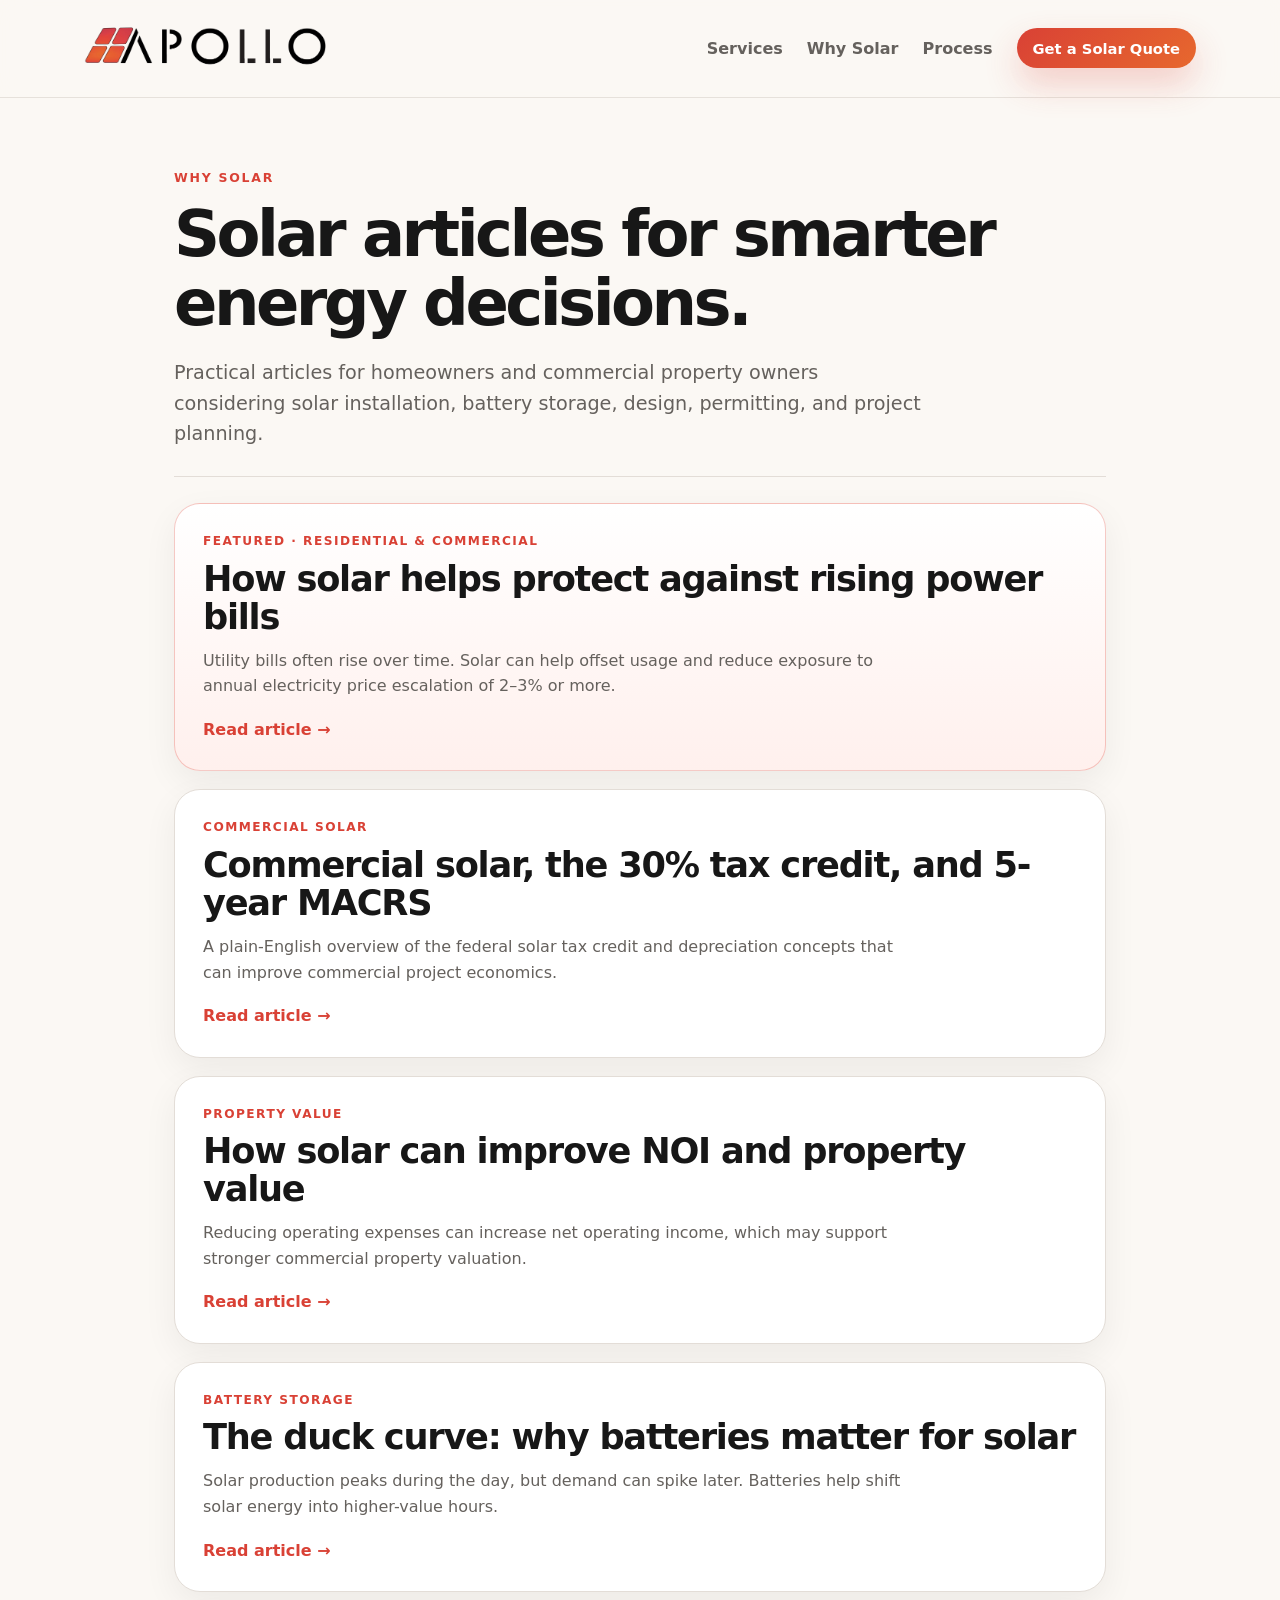
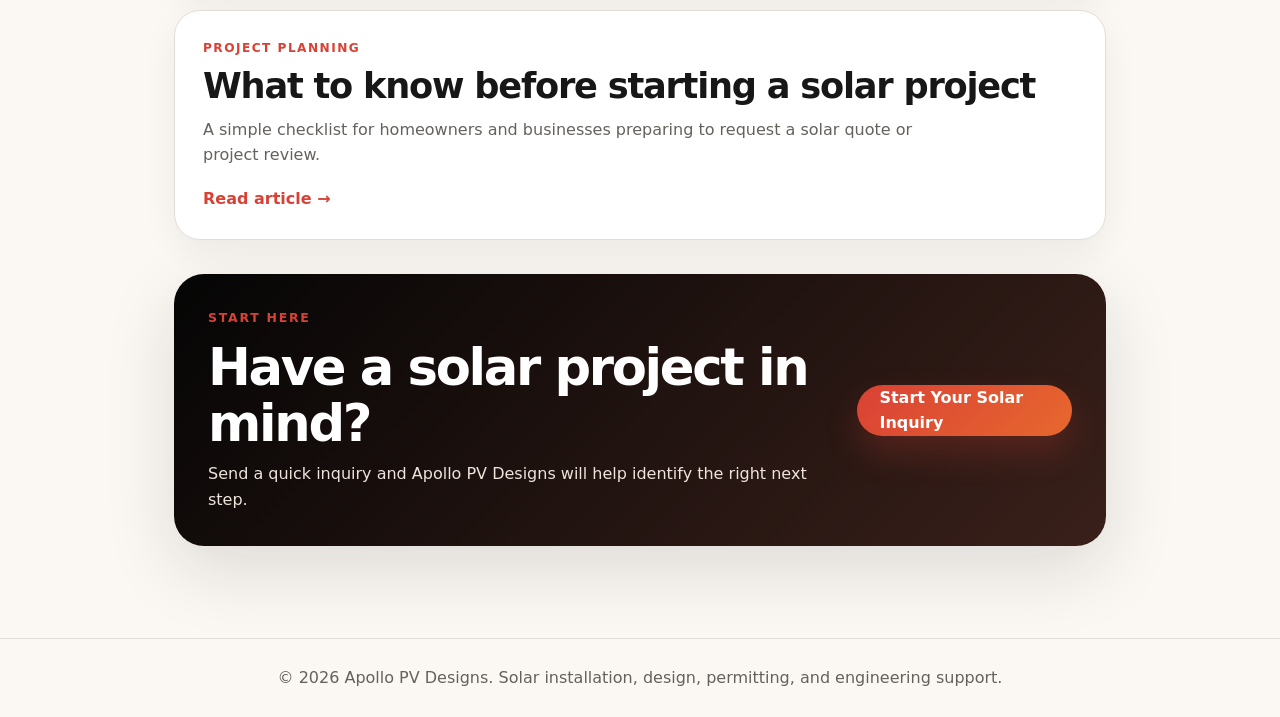
==== commit 9a9dc65a: "Clean up Why Solar and article layouts" ====
--- a/blog/index.html
+++ b/blog/index.html
@@ -23,81 +23,63 @@
     </header>
 
     <main>
-      <section class="topic-page">
-        <div class="topic-header">
+      <section class="topic-page clean-topic-page">
+        <div class="topic-header clean-topic-header">
           <p class="eyebrow">Why Solar</p>
           <h1>Solar articles for smarter energy decisions.</h1>
           <p>
-            Practical articles for homeowners, commercial property owners, and businesses considering solar installation, battery storage, design, permitting, and project planning.
+            Practical articles for homeowners and commercial property owners considering solar installation, battery storage, design, permitting, and project planning.
           </p>
         </div>
 
-        <article class="featured-article">
-          <a class="featured-link" href="power-bill-escalation.html" aria-label="Read How solar helps protect against rising power bills">
-            <div class="featured-label">Featured</div>
-            <div class="featured-content">
-              <p class="blog-meta">Residential & commercial</p>
+        <section class="clean-article-list" aria-label="Why Solar articles">
+          <article class="clean-article-card featured-clean-card">
+            <a href="power-bill-escalation.html">
+              <p class="blog-meta">Featured · Residential & commercial</p>
               <h2>How solar helps protect against rising power bills</h2>
-              <p>
-                Utility bills often rise over time. Solar can help offset usage and reduce exposure to annual electricity price escalation of 2–3% or more.
-              </p>
+              <p>Utility bills often rise over time. Solar can help offset usage and reduce exposure to annual electricity price escalation of 2–3% or more.</p>
               <span class="text-link">Read article →</span>
-            </div>
-          </a>
-        </article>
-
-        <div class="article-list-heading">
-          <h2>Latest articles</h2>
-          <p>Explore solar economics, commercial incentives, batteries, and project planning.</p>
-        </div>
-
-        <section class="article-list" aria-label="Why Solar articles">
-          <article class="article-row">
-            <a href="commercial-solar-tax-credit-macrs.html">
-              <div>
-                <p class="blog-meta">Commercial solar</p>
-                <h3>Commercial solar, the 30% tax credit, and 5-year MACRS</h3>
-                <p>A plain-English overview of the federal solar tax credit and depreciation concepts that can improve commercial project economics.</p>
-              </div>
-              <span>Read →</span>
             </a>
           </article>
 
-          <article class="article-row">
-            <a href="solar-noi-property-value.html">
-              <div>
-                <p class="blog-meta">Property value</p>
-                <h3>How solar can improve NOI and property value</h3>
-                <p>Reducing operating expenses can increase net operating income, which may support stronger commercial property valuation.</p>
-              </div>
-              <span>Read →</span>
+          <article class="clean-article-card">
+            <a href="commercial-solar-tax-credit-macrs.html">
+              <p class="blog-meta">Commercial solar</p>
+              <h2>Commercial solar, the 30% tax credit, and 5-year MACRS</h2>
+              <p>A plain-English overview of the federal solar tax credit and depreciation concepts that can improve commercial project economics.</p>
+              <span class="text-link">Read article →</span>
             </a>
           </article>
 
-          <article class="article-row">
-            <a href="duck-curve-batteries.html">
-              <div>
-                <p class="blog-meta">Battery storage</p>
-                <h3>The duck curve: why batteries matter for solar</h3>
-                <p>Solar production peaks during the day, but demand can spike later. Batteries help shift solar energy into higher-value hours.</p>
-              </div>
-              <span>Read →</span>
+          <article class="clean-article-card">
+            <a href="solar-noi-property-value.html">
+              <p class="blog-meta">Property value</p>
+              <h2>How solar can improve NOI and property value</h2>
+              <p>Reducing operating expenses can increase net operating income, which may support stronger commercial property valuation.</p>
+              <span class="text-link">Read article →</span>
             </a>
           </article>
 
-          <article class="article-row">
+          <article class="clean-article-card">
+            <a href="duck-curve-batteries.html">
+              <p class="blog-meta">Battery storage</p>
+              <h2>The duck curve: why batteries matter for solar</h2>
+              <p>Solar production peaks during the day, but demand can spike later. Batteries help shift solar energy into higher-value hours.</p>
+              <span class="text-link">Read article →</span>
+            </a>
+          </article>
+
+          <article class="clean-article-card">
             <a href="solar-project-starting-point.html">
-              <div>
-                <p class="blog-meta">Project planning</p>
-                <h3>What to know before starting a solar project</h3>
-                <p>A simple checklist for homeowners and businesses preparing to request a solar quote or project review.</p>
-              </div>
-              <span>Read →</span>
+              <p class="blog-meta">Project planning</p>
+              <h2>What to know before starting a solar project</h2>
+              <p>A simple checklist for homeowners and businesses preparing to request a solar quote or project review.</p>
+              <span class="text-link">Read article →</span>
             </a>
           </article>
         </section>
 
-        <section class="topic-cta">
+        <section class="topic-cta clean-topic-cta">
           <div>
             <p class="eyebrow">Start here</p>
             <h2>Have a solar project in mind?</h2>
--- a/styles.css
+++ b/styles.css
@@ -323,6 +323,83 @@
 .article-callout p { color: #efe4dc; }
 .article-callout .button { margin-top: 24px; }
 
+.clean-topic-page {
+  max-width: 980px;
+  padding-top: 70px;
+}
+.clean-topic-header {
+  margin-bottom: 26px;
+  padding-bottom: 26px;
+}
+.clean-topic-header h1 {
+  font-size: clamp(2.4rem, 5vw, 4.6rem);
+  letter-spacing: -0.055em;
+}
+.clean-article-list {
+  display: grid;
+  gap: 18px;
+}
+.clean-article-card {
+  background: var(--white);
+  border: 1px solid var(--line);
+  border-radius: 26px;
+  box-shadow: 0 12px 34px rgba(23, 23, 23, 0.06);
+  transition: transform 0.18s ease, box-shadow 0.18s ease, border-color 0.18s ease;
+}
+.clean-article-card:hover {
+  transform: translateY(-2px);
+  border-color: rgba(217, 65, 53, 0.35);
+  box-shadow: 0 18px 48px rgba(23, 23, 23, 0.1);
+}
+.clean-article-card a {
+  display: block;
+  padding: 28px;
+}
+.clean-article-card h2 {
+  font-size: clamp(1.45rem, 3vw, 2.2rem);
+  margin: 8px 0 12px;
+  letter-spacing: -0.035em;
+}
+.clean-article-card p:not(.blog-meta) {
+  color: var(--muted);
+  max-width: 720px;
+}
+.clean-article-card .text-link {
+  display: inline-block;
+  margin-top: 18px;
+}
+.featured-clean-card {
+  border-color: rgba(217, 65, 53, 0.28);
+  background: linear-gradient(180deg, var(--white), var(--soft-red));
+}
+.clean-topic-cta {
+  margin-top: 34px;
+}
+.article {
+  max-width: 820px;
+  margin: 58px auto 86px;
+  padding: 46px;
+  background: var(--white);
+  border: 1px solid var(--line);
+  border-radius: 30px;
+  box-shadow: 0 16px 48px rgba(23, 23, 23, 0.08);
+}
+.article > .text-link:first-child {
+  display: inline-block;
+  margin-bottom: 26px;
+}
+.article h1 {
+  font-size: clamp(2.15rem, 4.5vw, 4rem);
+  max-width: 760px;
+}
+.article h2 {
+  padding-top: 10px;
+  border-top: 1px solid var(--line);
+}
+.article p {
+  max-width: 720px;
+}
+
 .contact-section {
   max-width: 1160px;
   margin: 48px auto 86px;
@@ -390,5 +467,7 @@
   .cards, .steps, .contact-form, .insight-cards, .blog-grid, .article-toc ul, .featured-link, .article-row a { grid-template-columns: 1fr; }
   .article-list-heading, .topic-cta { display: grid; }
   .featured-label { min-height: 120px; }
+  .article { margin: 28px 14px 54px; padding: 28px 20px; border-radius: 22px; }
+  .clean-article-card a { padding: 22px; }
   .hero { padding-top: 58px; }
 }
